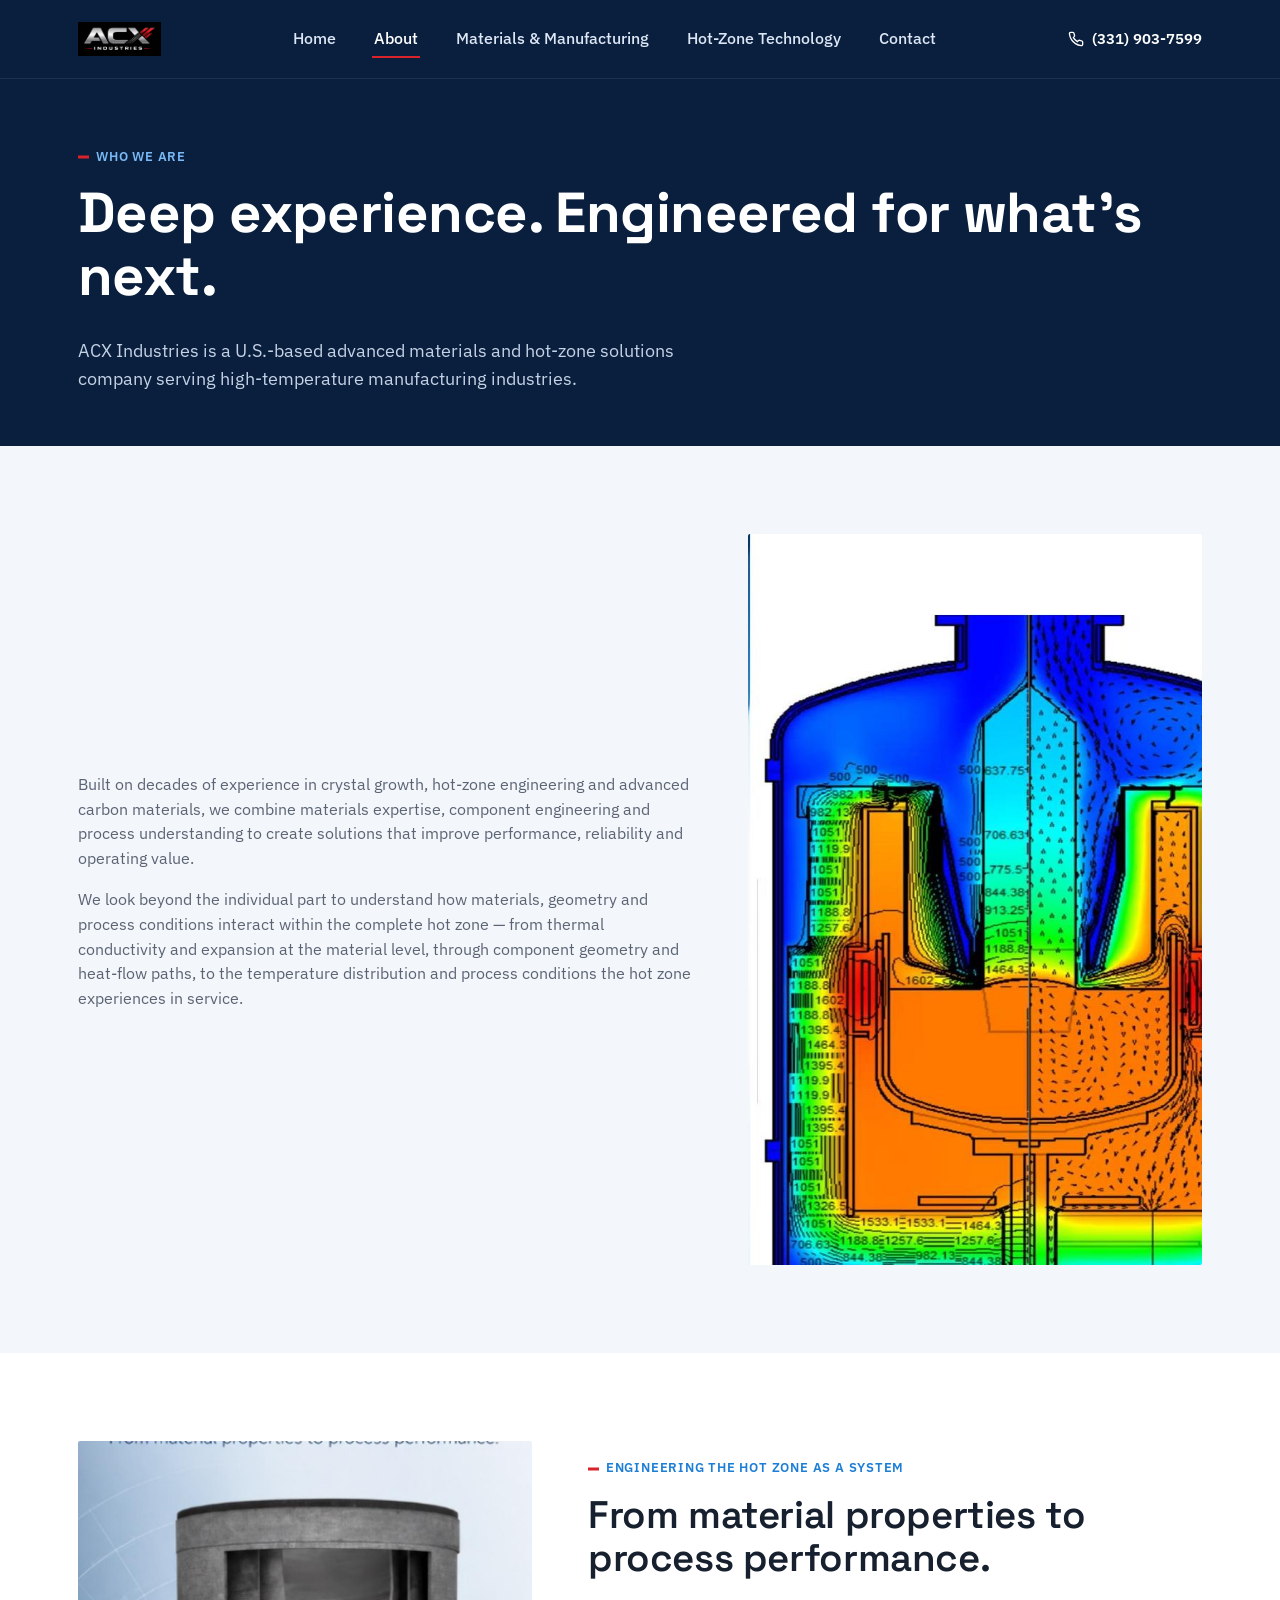
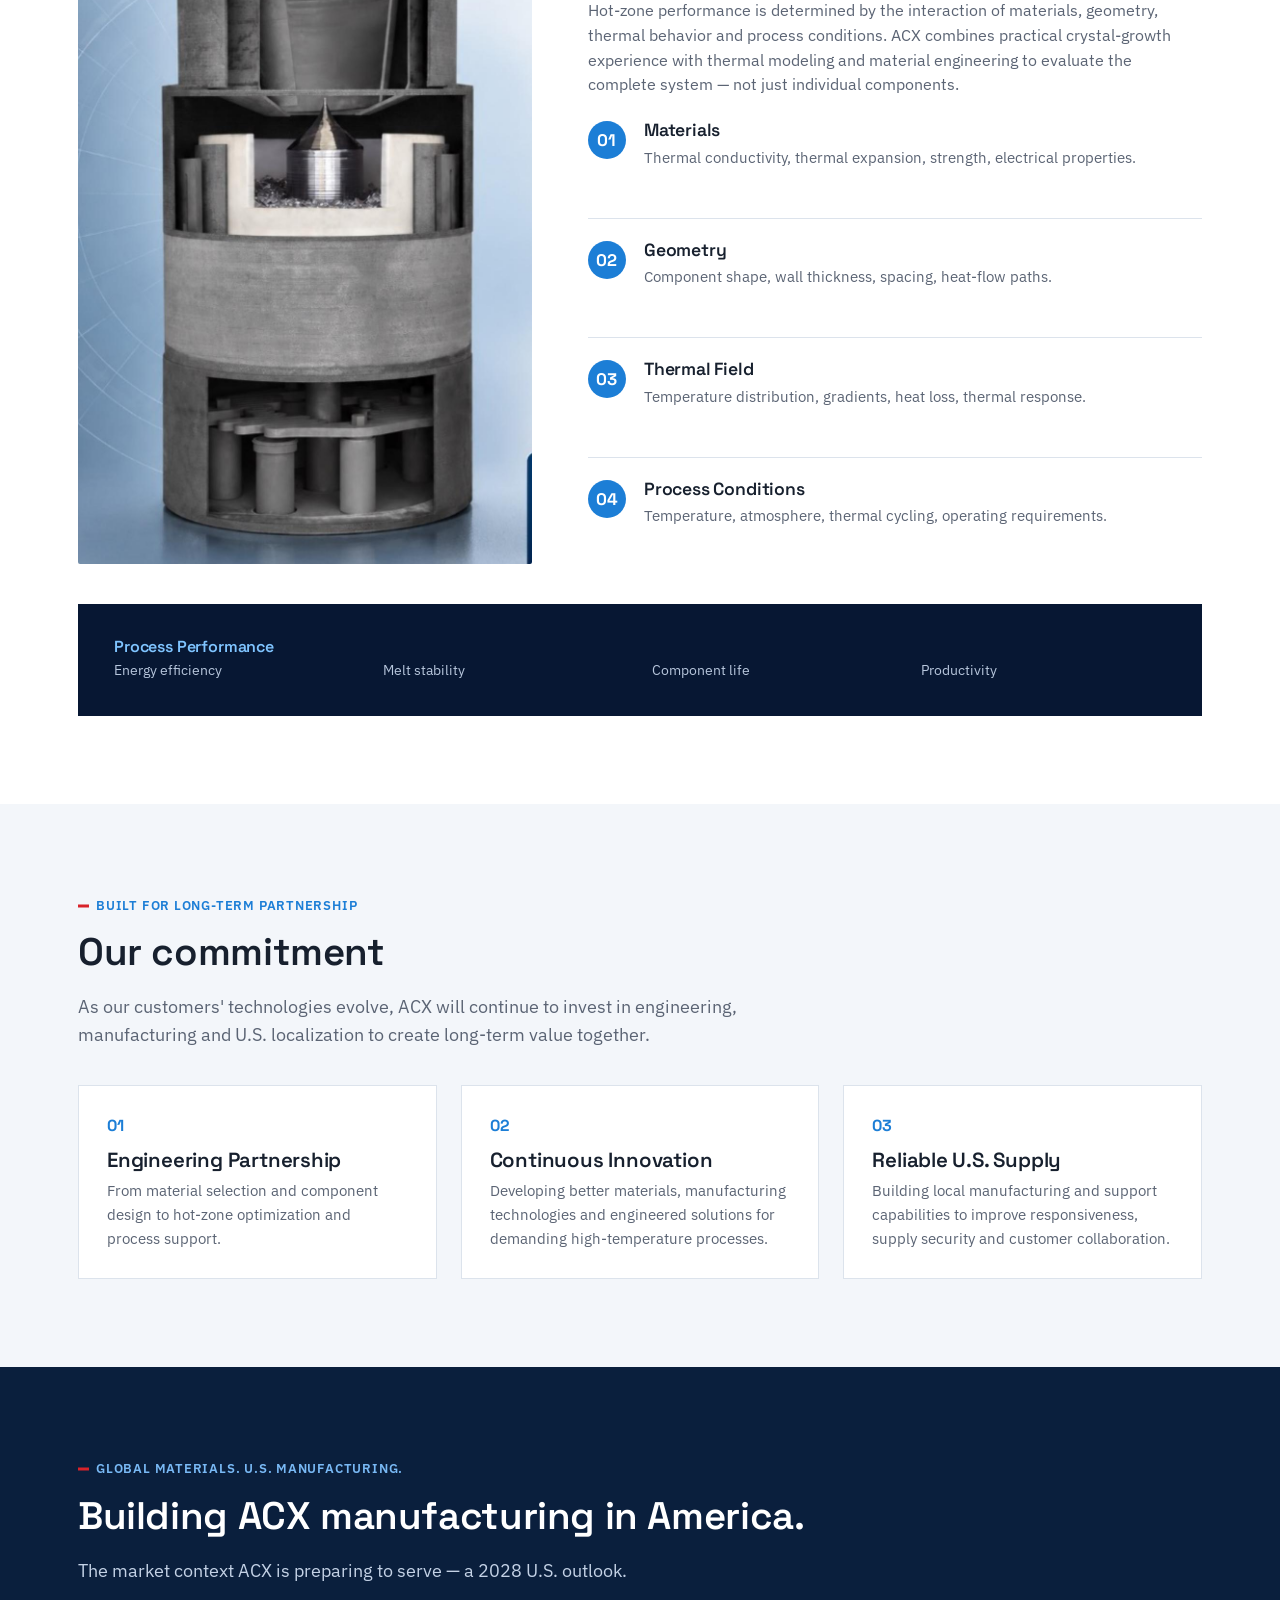
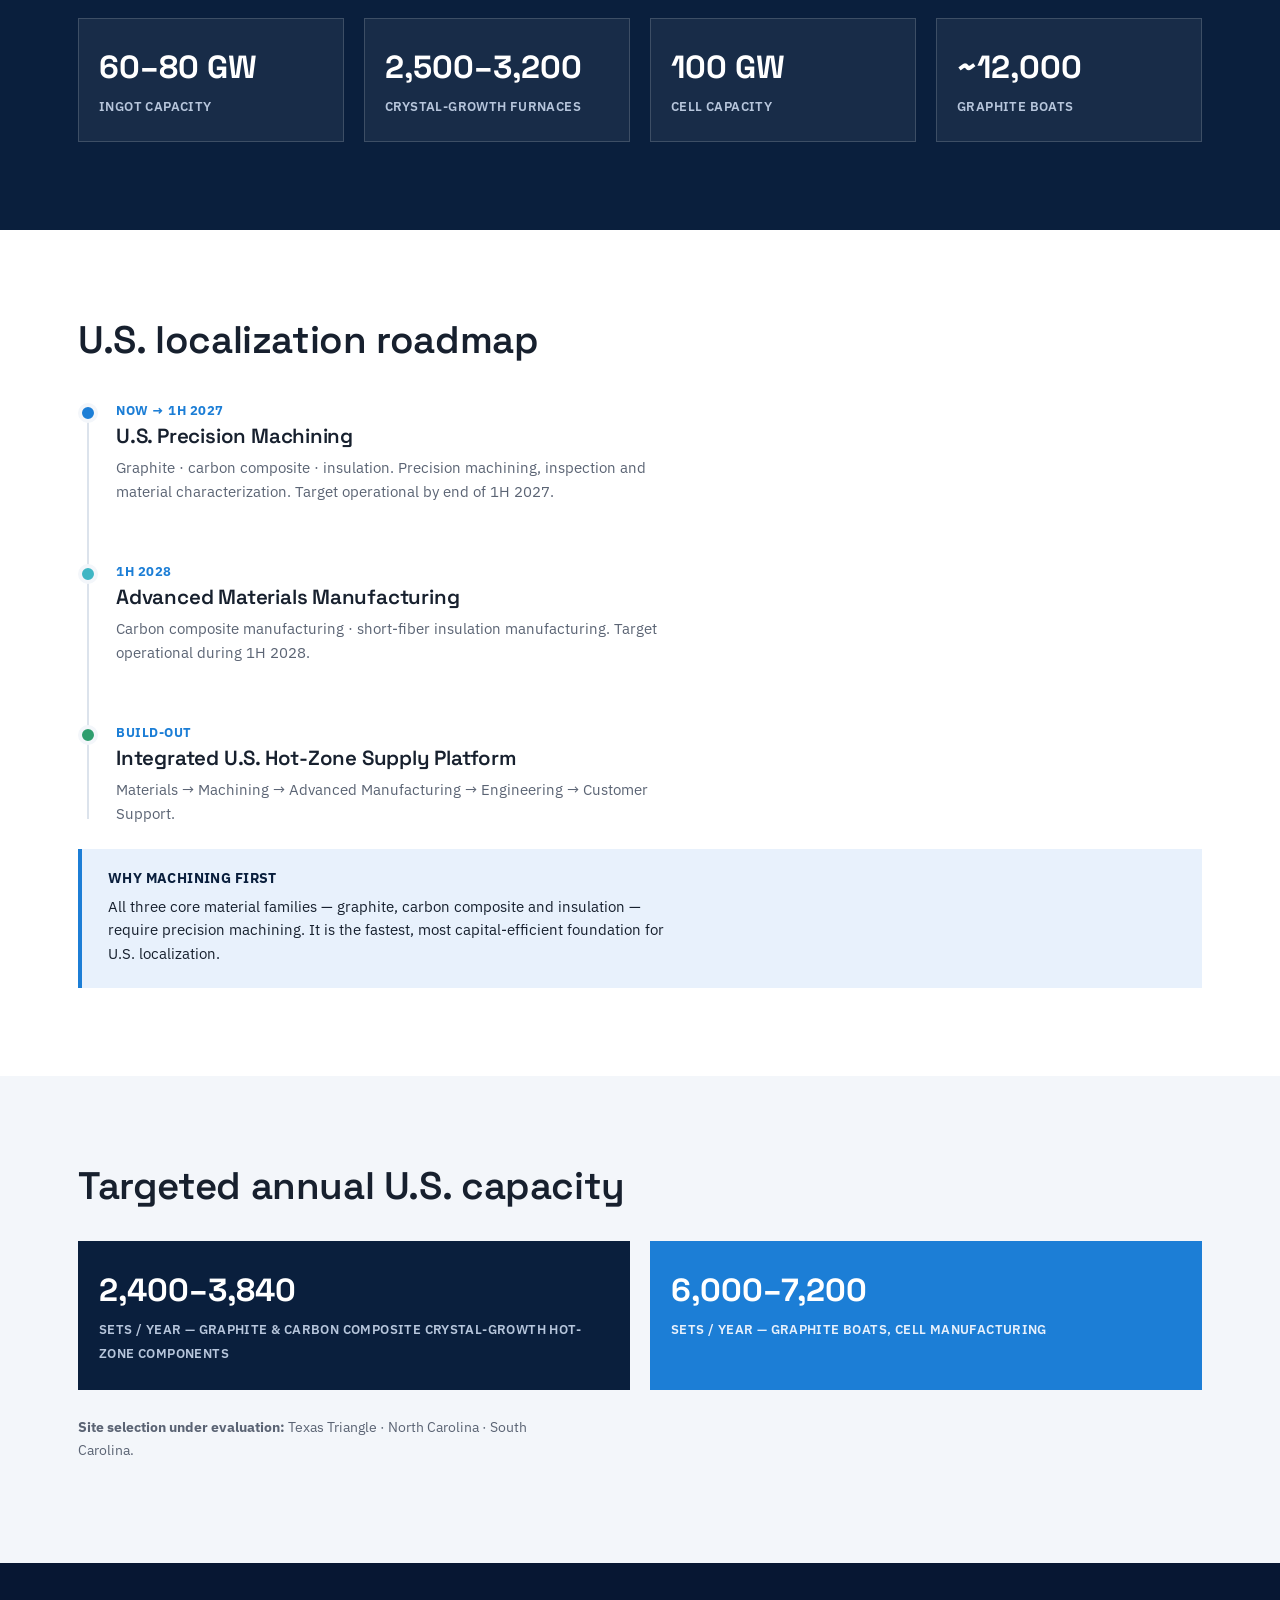
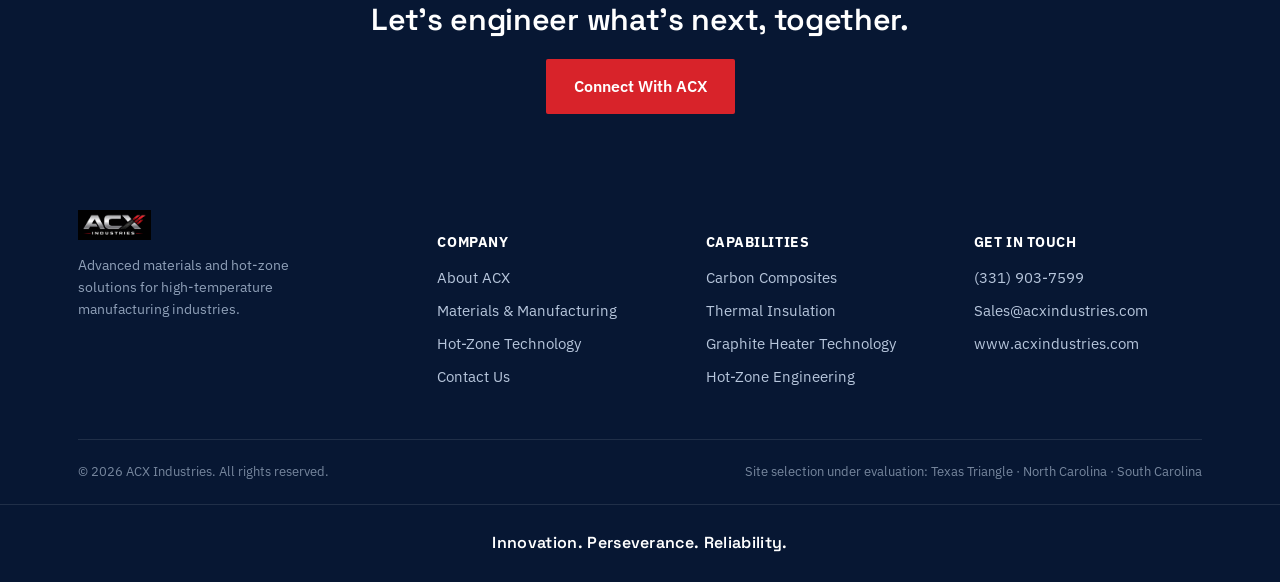
==== about.html @ 80a9c054 "first commit" ====
<!DOCTYPE html>
<html lang="en">
<head>
<meta charset="UTF-8">
<meta name="viewport" content="width=device-width, initial-scale=1.0">
<title>About ACX Industries | Deep Experience, Engineered for What's Next</title>
<meta name="description" content="ACX Industries is a U.S.-based advanced materials and hot-zone solutions company. Learn about our commitment to engineering partnership and U.S. manufacturing localization.">
<link rel="stylesheet" href="css/style.css">
</head>
<body>

<header class="site-header">
  <div class="container">
    <a class="brand" href="index.html">
      <img src="assets/img/logo.png" alt="ACX Industries">
    </a>
    <nav class="main-nav" id="main-nav">
      <a href="index.html">Home</a>
      <a href="about.html" class="is-active">About</a>
      <a href="materials.html">Materials &amp; Manufacturing</a>
      <a href="technology.html">Hot-Zone Technology</a>
      <a href="contact.html">Contact</a>
    </nav>
    <div class="nav-right">
      <a class="nav-phone" href="tel:+13319037599">
        <svg width="16" height="16" viewBox="0 0 24 24" fill="none" stroke="currentColor" stroke-width="2"><path d="M22 16.92v3a2 2 0 0 1-2.18 2 19.79 19.79 0 0 1-8.63-3.07 19.5 19.5 0 0 1-6-6 19.79 19.79 0 0 1-3.07-8.67A2 2 0 0 1 4.11 2h3a2 2 0 0 1 2 1.72c.12.9.34 1.79.65 2.65a2 2 0 0 1-.45 2.11L8.09 9.91a16 16 0 0 0 6 6l1.43-1.42a2 2 0 0 1 2.11-.45c.86.31 1.75.53 2.65.65A2 2 0 0 1 22 16.92z"/></svg>
        (331) 903-7599
      </a>
      <button class="nav-toggle" aria-label="Toggle menu" aria-expanded="false">
        <span></span><span></span><span></span>
      </button>
    </div>
  </div>
</header>

<section class="page-header">
  <div class="container">
    <div class="kicker">Who We Are</div>
    <h1>Deep experience. Engineered for what's next.</h1>
    <p class="lede">ACX Industries is a U.S.-based advanced materials and hot-zone solutions company serving high-temperature manufacturing industries.</p>
  </div>
</section>

<section class="section section--light">
  <div class="container split split--wide-left">
    <div>
      <p>Built on decades of experience in crystal growth, hot-zone engineering and advanced carbon materials, we combine materials expertise, component engineering and process understanding to create solutions that improve performance, reliability and operating value.</p>
      <p>We look beyond the individual part to understand how materials, geometry and process conditions interact within the complete hot zone — from thermal conductivity and expansion at the material level, through component geometry and heat-flow paths, to the temperature distribution and process conditions the hot zone experiences in service.</p>
    </div>
    <img src="assets/img/thermal_sim.jpg" alt="Thermal simulation of a crystal-growth hot zone">
  </div>
</section>

<section class="section section--white" id="system">
  <div class="container split split--wide-right">
    <img src="assets/img/hotzone_system.jpg" alt="Cutaway render of an engineered hot-zone system">
    <div>
      <div class="kicker">Engineering the Hot Zone as a System</div>
      <h2>From material properties to process performance.</h2>
      <p>Hot-zone performance is determined by the interaction of materials, geometry, thermal behavior and process conditions. ACX combines practical crystal-growth experience with thermal modeling and material engineering to evaluate the complete system — not just individual components.</p>
      <div class="pillars" style="grid-template-columns:1fr; margin-top:24px;">
        <div class="pillar" style="border-top:none; padding-top:0;">
          <span class="pillar-num">01</span>
          <div><h3>Materials</h3><p style="margin:0; font-size:.92rem;">Thermal conductivity, thermal expansion, strength, electrical properties.</p></div>
        </div>
        <div class="pillar">
          <span class="pillar-num">02</span>
          <div><h3>Geometry</h3><p style="margin:0; font-size:.92rem;">Component shape, wall thickness, spacing, heat-flow paths.</p></div>
        </div>
        <div class="pillar">
          <span class="pillar-num">03</span>
          <div><h3>Thermal Field</h3><p style="margin:0; font-size:.92rem;">Temperature distribution, gradients, heat loss, thermal response.</p></div>
        </div>
        <div class="pillar">
          <span class="pillar-num">04</span>
          <div><h3>Process Conditions</h3><p style="margin:0; font-size:.92rem;">Temperature, atmosphere, thermal cycling, operating requirements.</p></div>
        </div>
      </div>
    </div>
  </div>
  <div class="container">
    <div class="value-strip">
      <div><h4>Process Performance</h4><p>Energy efficiency</p></div>
      <div><p style="margin-top:22px;">Melt stability</p></div>
      <div><p style="margin-top:22px;">Component life</p></div>
      <div><p style="margin-top:22px;">Productivity</p></div>
    </div>
  </div>
</section>

<section class="section section--light">
  <div class="container">
    <div class="kicker">Built for Long-Term Partnership</div>
    <h2>Our commitment</h2>
    <p class="lede">As our customers' technologies evolve, ACX will continue to invest in engineering, manufacturing and U.S. localization to create long-term value together.</p>
    <div class="card-grid">
      <div class="card">
        <span class="num">01</span>
        <h3>Engineering Partnership</h3>
        <p>From material selection and component design to hot-zone optimization and process support.</p>
      </div>
      <div class="card">
        <span class="num">02</span>
        <h3>Continuous Innovation</h3>
        <p>Developing better materials, manufacturing technologies and engineered solutions for demanding high-temperature processes.</p>
      </div>
      <div class="card">
        <span class="num">03</span>
        <h3>Reliable U.S. Supply</h3>
        <p>Building local manufacturing and support capabilities to improve responsiveness, supply security and customer collaboration.</p>
      </div>
    </div>
  </div>
</section>

<section class="section section--navy">
  <div class="container">
    <div class="kicker">Global Materials. U.S. Manufacturing.</div>
    <h2>Building ACX manufacturing in America.</h2>
    <p class="lede">The market context ACX is preparing to serve — a 2028 U.S. outlook.</p>
    <div class="stat-grid">
      <div class="stat-box"><span class="value">60&ndash;80 GW</span><span class="label">Ingot Capacity</span></div>
      <div class="stat-box"><span class="value">2,500&ndash;3,200</span><span class="label">Crystal-Growth Furnaces</span></div>
      <div class="stat-box"><span class="value">100 GW</span><span class="label">Cell Capacity</span></div>
      <div class="stat-box"><span class="value">~12,000</span><span class="label">Graphite Boats</span></div>
    </div>
  </div>
</section>

<section class="section section--white">
  <div class="container">
    <h2>U.S. localization roadmap</h2>
    <div class="timeline">
      <div class="timeline-item">
        <div class="timeline-dot"></div>
        <div class="timeline-when">Now &rarr; 1H 2027</div>
        <h3>U.S. Precision Machining</h3>
        <p>Graphite &middot; carbon composite &middot; insulation. Precision machining, inspection and material characterization. Target operational by end of 1H 2027.</p>
      </div>
      <div class="timeline-item">
        <div class="timeline-dot"></div>
        <div class="timeline-when">1H 2028</div>
        <h3>Advanced Materials Manufacturing</h3>
        <p>Carbon composite manufacturing &middot; short-fiber insulation manufacturing. Target operational during 1H 2028.</p>
      </div>
      <div class="timeline-item">
        <div class="timeline-dot"></div>
        <div class="timeline-when">Build-Out</div>
        <h3>Integrated U.S. Hot-Zone Supply Platform</h3>
        <p>Materials &rarr; Machining &rarr; Advanced Manufacturing &rarr; Engineering &rarr; Customer Support.</p>
      </div>
    </div>
    <div class="callout">
      <h4>Why Machining First</h4>
      <p>All three core material families — graphite, carbon composite and insulation — require precision machining. It is the fastest, most capital-efficient foundation for U.S. localization.</p>
    </div>
  </div>
</section>

<section class="section section--light">
  <div class="container">
    <h2>Targeted annual U.S. capacity</h2>
    <div class="stat-grid" style="grid-template-columns:1fr 1fr;">
      <div class="stat-box" style="background:var(--navy); border-color:var(--navy);">
        <span class="value" style="color:#fff;">2,400&ndash;3,840</span>
        <span class="label" style="color:#B7C6DC;">Sets / Year &mdash; Graphite &amp; Carbon Composite Crystal-Growth Hot-Zone Components</span>
      </div>
      <div class="stat-box" style="background:var(--blue); border-color:var(--blue);">
        <span class="value" style="color:#fff;">6,000&ndash;7,200</span>
        <span class="label" style="color:#E8F1FC;">Sets / Year &mdash; Graphite Boats, Cell Manufacturing</span>
      </div>
    </div>
    <p style="margin-top:26px; font-size:.9rem;"><strong>Site selection under evaluation:</strong> Texas Triangle &middot; North Carolina &middot; South Carolina.</p>
  </div>
</section>

<section class="banner">
  <div class="container">
    <h2>Let's engineer what's next, together.</h2>
    <div class="btn-row" style="justify-content:center; margin-top:22px;">
      <a href="contact.html" class="btn btn--primary">Connect With ACX</a>
    </div>
  </div>
</section>

<footer class="site-footer">
  <div class="container">
    <div class="footer-top">
      <div class="footer-brand">
        <img src="assets/img/logo.png" alt="ACX Industries">
        <p>Advanced materials and hot-zone solutions for high-temperature manufacturing industries.</p>
      </div>
      <div class="footer-col">
        <h5>Company</h5>
        <a href="about.html">About ACX</a>
        <a href="materials.html">Materials &amp; Manufacturing</a>
        <a href="technology.html">Hot-Zone Technology</a>
        <a href="contact.html">Contact Us</a>
      </div>
      <div class="footer-col">
        <h5>Capabilities</h5>
        <a href="materials.html#composites">Carbon Composites</a>
        <a href="materials.html#insulation">Thermal Insulation</a>
        <a href="technology.html#heater">Graphite Heater Technology</a>
        <a href="technology.html#system">Hot-Zone Engineering</a>
      </div>
      <div class="footer-col">
        <h5>Get in Touch</h5>
        <a href="tel:+13319037599">(331) 903-7599</a>
        <a href="mailto:Sales@acxindustries.com">Sales@acxindustries.com</a>
        <a href="https://www.acxindustries.com">www.acxindustries.com</a>
      </div>
    </div>
    <div class="footer-bottom">
      <span>&copy; <span id="year"></span> ACX Industries. All rights reserved.</span>
      <span>Site selection under evaluation: Texas Triangle · North Carolina · South Carolina</span>
    </div>
  </div>
  <div class="footer-tagline">Innovation. Perseverance. Reliability.</div>
</footer>

<script src="js/script.js"></script>
<script>document.getElementById('year').textContent = new Date().getFullYear();</script>
</body>
</html>
---- css/style.css ----
/* ============================================================
   ACX INDUSTRIES — SHARED STYLESHEET
   Design tokens
   Color:
     --navy        #0A1F3D  primary brand navy (header/footer/bands)
     --navy-deep   #071733  near-black navy, deepest bands
     --blue        #1C7ED6  electric engineering blue (links, accents)
     --blue-pale   #E8F1FC  pale blue tint (cards on light bg)
     --red         #D8232A  ACX mark red, used as a sparing signal color
     --paper       #F3F6FA  light neutral page background
     --white       #FFFFFF
     --ink         #17202E  primary text on light backgrounds
     --slate       #5B6474  secondary / muted text
     --line        #DCE3EC  hairline border on light backgrounds
   Type:
     display -> 'Space Grotesk' (technical, geometric — headlines only)
     body    -> 'IBM Plex Sans' (engineering-documentation clarity — body/UI)
   ============================================================ */

@import url('https://fonts.googleapis.com/css2?family=Space+Grotesk:wght@500;600;700&family=IBM+Plex+Sans:wght@400;500;600;700&display=swap');

:root{
  --navy:#0A1F3D;
  --navy-deep:#071733;
  --blue:#1C7ED6;
  --blue-pale:#E8F1FC;
  --red:#D8232A;
  --paper:#F3F6FA;
  --white:#FFFFFF;
  --ink:#17202E;
  --slate:#5B6474;
  --line:#DCE3EC;
  --font-display:'Space Grotesk', sans-serif;
  --font-body:'IBM Plex Sans', sans-serif;
  --container:1180px;
}

*,*::before,*::after{box-sizing:border-box;}
html{scroll-behavior:smooth;}
body{
  margin:0;
  font-family:var(--font-body);
  color:var(--ink);
  background:var(--white);
  line-height:1.55;
  -webkit-font-smoothing:antialiased;
}
h1,h2,h3,h4{
  font-family:var(--font-display);
  font-weight:600;
  line-height:1.12;
  margin:0 0 .5em;
  letter-spacing:-0.01em;
}
h1{font-size:clamp(2.3rem,4.4vw,3.6rem); font-weight:700;}
h2{font-size:clamp(1.7rem,3vw,2.4rem);}
h3{font-size:1.28rem;}
p{margin:0 0 1em; color:var(--slate); max-width:62ch;}
a{color:var(--blue); text-decoration:none;}
a:hover{text-decoration:underline;}
img{max-width:100%; display:block;}
ul{margin:0; padding:0;}
.container{max-width:var(--container); margin:0 auto; padding:0 28px;}
:focus-visible{outline:3px solid var(--blue); outline-offset:2px;}
@media (prefers-reduced-motion:reduce){
  *{animation-duration:.001ms !important; animation-iteration-count:1 !important; transition-duration:.001ms !important; scroll-behavior:auto !important;}
}

.section{padding:88px 0;}
.section--tight{padding:64px 0;}
.section--light{background:var(--paper);}
.section--white{background:var(--white);}
.section--navy{background:var(--navy); color:var(--white);}
.section--navy p{color:#C4D2E6;}
.section--navy h2,.section--navy h3{color:var(--white);}
.section--deep{background:var(--navy-deep); color:var(--white);}
.section--deep p{color:#B7C6DC;}

.kicker{
  display:inline-block; font-family:var(--font-body); font-weight:600;
  font-size:.82rem; letter-spacing:.06em; color:var(--blue);
  text-transform:uppercase; margin-bottom:14px; position:relative; padding-left:18px;
}
.kicker::before{
  content:""; position:absolute; left:0; top:50%; transform:translateY(-50%);
  width:11px; height:3px; background:var(--red);
}
.section--navy .kicker,.section--deep .kicker{color:#79B9F5;}

.lede{font-size:1.14rem; color:var(--slate); max-width:60ch;}
.section--navy .lede{color:#C4D2E6;}

/* ---------- Buttons ---------- */
.btn{
  display:inline-flex; align-items:center; gap:8px;
  font-family:var(--font-body); font-weight:600; font-size:.98rem;
  padding:13px 26px; border-radius:2px; border:2px solid transparent;
  cursor:pointer; text-decoration:none; transition:background-color .15s ease, color .15s ease, border-color .15s ease;
}
.btn:hover{text-decoration:none;}
.btn--primary{background:var(--red); color:var(--white);}
.btn--primary:hover{background:#B71B21;}
.btn--outline{border-color:rgba(255,255,255,.55); color:var(--white); background:transparent;}
.btn--outline:hover{background:rgba(255,255,255,.12);}
.btn--outline-dark{border-color:var(--navy); color:var(--navy); background:transparent;}
.btn--outline-dark:hover{background:var(--navy); color:var(--white);}
.btn-row{display:flex; flex-wrap:wrap; gap:16px; margin-top:8px;}

/* ---------- Header ---------- */
.site-header{
  position:sticky; top:0; z-index:100;
  background:var(--navy); border-bottom:1px solid rgba(255,255,255,.08);
}
.site-header .container{
  display:flex; align-items:center; justify-content:space-between;
  height:78px;
}
.brand{display:flex; align-items:center; gap:10px;}
.brand img{height:34px; width:auto;}
.main-nav{display:flex; align-items:center; gap:34px;}
.main-nav a{
  color:#DCE6F5; font-weight:500; font-size:.97rem; text-decoration:none;
  padding:6px 2px; border-bottom:2px solid transparent;
}
.main-nav a:hover{color:var(--white); text-decoration:none;}
.main-nav a.is-active{color:var(--white); border-bottom-color:var(--red);}
.nav-phone{
  display:flex; align-items:center; gap:8px; color:var(--white); font-weight:600;
  font-size:.95rem; white-space:nowrap;
}
.nav-phone svg{flex:none;}
.nav-toggle{
  display:none; background:none; border:0; cursor:pointer; padding:6px;
}
.nav-toggle span{
  display:block; width:24px; height:2px; background:var(--white); margin:5px 0;
}
.nav-right{display:flex; align-items:center; gap:28px;}

@media (max-width:880px){
  .nav-right .nav-phone{display:none;}
  .main-nav{
    position:absolute; top:78px; left:0; right:0; background:var(--navy);
    flex-direction:column; align-items:flex-start; gap:0;
    max-height:0; overflow:hidden; transition:max-height .25s ease;
    border-bottom:1px solid rgba(255,255,255,.08);
  }
  .main-nav.is-open{max-height:360px;}
  .main-nav a{width:100%; padding:14px 28px; border-bottom:1px solid rgba(255,255,255,.06);}
  .main-nav a.is-active{border-bottom:1px solid rgba(255,255,255,.06); background:rgba(255,255,255,.05);}
  .nav-toggle{display:block;}
}

/* ---------- Hero ---------- */
.hero{
  position:relative; background:var(--navy); color:var(--white); overflow:hidden;
}
.hero .container{
  display:grid; grid-template-columns:1.05fr .95fr; align-items:center; gap:40px;
  padding-top:76px; padding-bottom:76px; min-height:560px;
}
.hero-copy .eyebrow{
  font-size:.85rem; letter-spacing:.08em; color:#8FBFF2; font-weight:600;
  text-transform:uppercase; margin-bottom:16px;
}
.hero-copy h1{margin-bottom:20px;}
.hero-copy p.lede{margin-bottom:30px;}
.material-tags{display:flex; flex-wrap:wrap; gap:10px 22px; margin:30px 0 34px;}
.material-tags span{
  font-size:.9rem; font-weight:500; color:#C7D6EC;
  display:flex; align-items:center; gap:8px;
}
.material-tags span::before{
  content:""; width:7px; height:7px; background:var(--red); border-radius:50%; flex:none;
}
.hero-figure{position:relative; display:flex; justify-content:center;}
.hero-figure img{
  width:auto; max-width:100%; height:auto; max-height:480px; border-radius:2px;
  box-shadow:0 30px 60px -20px rgba(0,0,0,.55);
}
.hero-tagline-strip{
  border-top:1px solid rgba(255,255,255,.14);
  padding:20px 0; font-family:var(--font-display); font-weight:600;
  letter-spacing:.02em; font-size:1rem; color:#DCE6F5;
}
@media (max-width:880px){
  .hero .container{grid-template-columns:1fr; padding-top:48px; padding-bottom:40px;}
  .hero-figure{order:-1; max-width:420px; margin:0 auto;}
}

/* ---------- Page header (non-home hero band) ---------- */
.page-header{background:var(--navy); color:var(--white); padding:64px 0 54px;}
.page-header p{color:#C4D2E6; margin-bottom:0;}
.page-header .kicker{color:#79B9F5;}

/* ---------- Pillars / numbered process ---------- */
.pillars{display:grid; grid-template-columns:repeat(2,1fr); gap:26px; margin-top:36px;}
@media (max-width:720px){.pillars{grid-template-columns:1fr;}}
.pillar{
  display:flex; gap:18px; padding:22px 22px 22px 0; border-top:1px solid var(--line);
}
.section--navy .pillar,.section--deep .pillar{border-top-color:rgba(255,255,255,.14);}
.pillar-num{
  font-family:var(--font-display); font-weight:700; font-size:1.05rem;
  color:var(--white); background:var(--blue); width:38px; height:38px; flex:none;
  border-radius:50%; display:flex; align-items:center; justify-content:center;
}
.pillar h3{margin-bottom:6px; font-size:1.1rem;}
.pillar ul{margin-top:6px;}
.pillar li{color:var(--slate); font-size:.94rem; padding-left:14px; position:relative; margin-bottom:3px;}
.section--navy .pillar li,.section--deep .pillar li{color:#B7C6DC;}
.pillar li::before{content:"–"; position:absolute; left:0; color:var(--blue);}

/* ---------- Two column layout ---------- */
.split{display:grid; grid-template-columns:1fr 1fr; gap:56px; align-items:center;}
.split--wide-left{grid-template-columns:1.15fr .85fr;}
.split--wide-right{grid-template-columns:.85fr 1.15fr;}
@media (max-width:900px){.split,.split--wide-left,.split--wide-right{grid-template-columns:1fr;}}
.split img{border-radius:2px;}

/* ---------- Cards ---------- */
.card-grid{display:grid; grid-template-columns:repeat(3,1fr); gap:24px; margin-top:36px;}
@media (max-width:900px){.card-grid{grid-template-columns:1fr 1fr;}}
@media (max-width:620px){.card-grid{grid-template-columns:1fr;}}
.card{
  background:var(--white); border:1px solid var(--line); padding:28px;
}
.card .num{font-family:var(--font-display); font-weight:700; color:var(--blue); font-size:1rem; margin-bottom:10px; display:block;}
.card h3{margin-bottom:8px;}
.card p{margin-bottom:0; font-size:.95rem;}

.photo-card{background:var(--white); border:1px solid var(--line);}
.photo-card img{width:100%; height:210px; object-fit:cover;}
.photo-card .photo-card-body{padding:20px 22px 22px;}
.photo-card h3{font-size:1.05rem; margin-bottom:6px;}
.photo-card p{font-size:.92rem; margin-bottom:0;}

.photo-card--row{display:grid; grid-template-columns:260px 1fr;}
.photo-card--row img{height:100%; min-height:160px;}
.photo-card--row .photo-card-body{display:flex; flex-direction:column; justify-content:center;}
@media (max-width:640px){
  .photo-card--row{grid-template-columns:1fr;}
  .photo-card--row img{height:200px;}
}

/* ---------- Stat band ---------- */
.stat-grid{display:grid; grid-template-columns:repeat(4,1fr); gap:20px; margin-top:34px;}
@media (max-width:900px){.stat-grid{grid-template-columns:1fr 1fr;}}
@media (max-width:520px){.stat-grid{grid-template-columns:1fr;}}
.stat-box{
  background:rgba(255,255,255,.06); border:1px solid rgba(255,255,255,.16);
  padding:24px 20px; text-align:left;
}
.section--light .stat-box{background:var(--white); border-color:var(--line);}
.stat-box .value{
  font-family:var(--font-display); font-weight:700; font-size:2rem; color:var(--white); display:block;
}
.section--light .stat-box .value{color:var(--navy);}
.stat-box .value.accent{color:#7FC4FF;}
.section--light .stat-box .value.accent{color:var(--blue);}
.stat-box .label{font-size:.82rem; letter-spacing:.03em; color:#B7C6DC; text-transform:uppercase; font-weight:600;}
.section--light .stat-box .label{color:var(--slate);}

.value-strip{
  display:flex; flex-wrap:wrap; gap:24px; justify-content:space-between;
  background:var(--navy-deep); color:var(--white); padding:34px 36px; margin-top:40px;
}
.value-strip div{flex:1; min-width:180px;}
.value-strip h4{font-family:var(--font-display); color:#7FC4FF; font-size:1rem; margin-bottom:4px;}
.value-strip p{color:#B7C6DC; font-size:.88rem; margin:0;}

.banner{background:var(--navy-deep); color:var(--white); padding:40px 0; text-align:center;}
.banner h2{margin-bottom:0; font-size:clamp(1.4rem,2.6vw,1.9rem);}
.banner p{color:#B7C6DC; margin:10px 0 0;}

/* ---------- Timeline (roadmap) ---------- */
.timeline{position:relative; margin-top:40px; padding-left:38px;}
.timeline::before{content:""; position:absolute; left:9px; top:6px; bottom:6px; width:2px; background:var(--line);}
.timeline-item{position:relative; padding-bottom:44px;}
.timeline-item:last-child{padding-bottom:0;}
.timeline-dot{
  position:absolute; left:-38px; top:2px; width:20px; height:20px; border-radius:50%;
  background:var(--blue); border:4px solid var(--paper);
}
.timeline-item:nth-child(2) .timeline-dot{background:#3FB6C4;}
.timeline-item:nth-child(3) .timeline-dot{background:#2F9E6E;}
.timeline-when{font-size:.8rem; font-weight:700; letter-spacing:.04em; color:var(--blue); text-transform:uppercase; margin-bottom:4px;}
.timeline-item h3{margin-bottom:8px;}
.timeline-item p{font-size:.95rem;}

/* ---------- Table ---------- */
.data-table{width:100%; border-collapse:collapse; margin-top:24px; font-size:.95rem;}
.data-table th,.data-table td{padding:14px 16px; text-align:left; border-bottom:1px solid var(--line);}
.data-table thead th{background:var(--navy); color:var(--white); font-weight:600; font-size:.85rem; letter-spacing:.03em; text-transform:uppercase;}
.data-table tbody tr:nth-child(even){background:var(--blue-pale);}
.data-table td.hl{font-weight:700; color:var(--navy);}

/* ---------- Bar chart (pure CSS) ---------- */
.chart{margin-top:30px;}
.chart-legend{display:flex; gap:22px; margin-bottom:18px; font-size:.85rem; color:var(--slate);}
.section--navy .chart-legend,.section--deep .chart-legend{color:#C4D2E6;}
.chart-legend span{display:flex; align-items:center; gap:8px;}
.chart-legend i{width:12px; height:12px; display:inline-block;}
.chart-plot{
  display:flex; align-items:flex-end; gap:22px; height:260px;
  border-left:1px solid var(--line); border-bottom:1px solid var(--line);
  padding:0 10px; overflow-x:auto;
}
.section--navy .chart-plot,.section--deep .chart-plot{border-color:rgba(255,255,255,.2);}
.chart-group{display:flex; flex-direction:column; align-items:center; gap:8px; flex:1; min-width:64px;}
.chart-bars{display:flex; align-items:flex-end; gap:5px; height:220px;}
.chart-bar{width:16px; border-radius:1px 1px 0 0; position:relative;}
.chart-bar.blue{background:var(--blue);}
.chart-bar.gold{background:#E8A526;}
.chart-bar .bar-value{
  position:absolute; top:-20px; left:50%; transform:translateX(-50%);
  font-size:.68rem; font-weight:600; color:var(--slate); white-space:nowrap;
}
.section--navy .chart-bar .bar-value,.section--deep .chart-bar .bar-value{color:#DCE6F5;}
.chart-group-label{font-size:.72rem; color:var(--slate); text-align:center; line-height:1.3;}
.section--navy .chart-group-label,.section--deep .chart-group-label{color:#B7C6DC;}

.bending-chart{display:flex; align-items:flex-end; gap:26px; height:220px; margin-top:26px; padding-left:6px; border-left:1px solid var(--line); border-bottom:1px solid var(--line);}
.bending-col{display:flex; flex-direction:column; align-items:center; justify-content:flex-end; height:100%; flex:1;}
.bending-col .bar-value{font-size:.85rem; font-weight:700; color:var(--navy); margin-bottom:6px;}
.bending-col .bar{width:38px; border-radius:1px 1px 0 0;}
.bending-col.acx .bar{background:#E8752C;}
.bending-col.vendor .bar{background:#2E6E9E;}
.bending-col .cap-label{font-size:.76rem; color:var(--slate); margin-top:8px; text-align:center;}

/* ---------- Process flow strip ---------- */
.flow-strip{
  display:flex; flex-wrap:wrap; align-items:center; justify-content:center; gap:10px;
  margin:34px 0 0; font-family:var(--font-display); font-weight:600; font-size:.98rem; color:var(--blue);
}
.flow-strip .arrow{color:var(--slate); font-weight:400;}

/* ---------- Callout box ---------- */
.callout{
  background:var(--blue-pale); border-left:4px solid var(--blue); padding:22px 26px; margin-top:24px;
}
.callout h4{font-family:var(--font-body); font-weight:700; font-size:.85rem; color:var(--navy); text-transform:uppercase; letter-spacing:.03em; margin-bottom:8px;}
.callout p{margin:0; color:var(--ink); font-size:.96rem;}

.solution-tag{
  display:inline-flex; align-items:center; gap:10px; background:#EAF6EE; border:1px solid #BEE3C9;
  padding:14px 20px; font-size:.94rem; color:#1F5C3A; font-weight:600; margin-top:24px;
}
.solution-tag b{color:#1B7A46; text-transform:uppercase; font-size:.78rem; letter-spacing:.03em;}

/* ---------- Footer ---------- */
.site-footer{background:var(--navy-deep); color:#C4D2E6; padding:56px 0 0;}
.footer-top{
  display:grid; grid-template-columns:1.4fr 1fr 1fr 1fr; gap:40px; padding-bottom:40px;
  border-bottom:1px solid rgba(255,255,255,.1);
}
@media (max-width:800px){.footer-top{grid-template-columns:1fr 1fr; row-gap:32px;}}
.footer-brand img{height:30px; margin-bottom:14px;}
.footer-brand p{font-size:.9rem; color:#8FA0B8; max-width:32ch;}
.footer-col h5{color:var(--white); font-size:.85rem; text-transform:uppercase; letter-spacing:.04em; margin-bottom:14px;}
.footer-col a{display:block; color:#B7C6DC; font-size:.92rem; margin-bottom:10px; text-decoration:none;}
.footer-col a:hover{color:var(--white); text-decoration:underline;}
.footer-bottom{
  display:flex; flex-wrap:wrap; justify-content:space-between; gap:12px;
  padding:22px 0; font-size:.82rem; color:#77879E;
}
.footer-tagline{
  text-align:center; padding:26px 0; border-top:1px solid rgba(255,255,255,.1);
  font-family:var(--font-display); font-weight:600; color:var(--white); letter-spacing:.02em;
}

/* ---------- Contact page ---------- */
.contact-wrap{display:grid; grid-template-columns:.85fr 1.15fr; gap:56px;}
@media (max-width:880px){.contact-wrap{grid-template-columns:1fr;}}
.contact-info-item{display:flex; gap:16px; padding:20px 0; border-bottom:1px solid var(--line);}
.contact-info-item:first-child{padding-top:0;}
.contact-info-item .ic{
  width:44px; height:44px; border-radius:50%; background:var(--blue-pale); color:var(--blue);
  display:flex; align-items:center; justify-content:center; flex:none;
}
.contact-info-item h4{margin:0 0 4px; font-size:1rem; font-family:var(--font-body); font-weight:700;}
.contact-info-item p{margin:0; font-size:.94rem;}
.contact-info-item a{color:var(--ink); font-weight:600;}

.form-grid{display:grid; grid-template-columns:1fr 1fr; gap:20px;}
@media (max-width:560px){.form-grid{grid-template-columns:1fr;}}
.form-grid .full{grid-column:1 / -1;}
.field label{display:block; font-size:.86rem; font-weight:600; color:var(--ink); margin-bottom:7px;}
.field input,.field select,.field textarea{
  width:100%; border:1px solid var(--line); background:var(--white); padding:12px 14px;
  font-family:var(--font-body); font-size:.96rem; color:var(--ink); border-radius:1px;
}
.field input:focus,.field select:focus,.field textarea:focus{border-color:var(--blue); outline:none;}
.field textarea{resize:vertical; min-height:130px;}
.form-note{font-size:.82rem; color:var(--slate); margin-top:14px;}
.form-status{margin-top:16px; font-size:.92rem; font-weight:600;}
.form-status.ok{color:#1B7A46;}
.form-status.err{color:var(--red);}

.map-note{
  margin-top:28px; padding:20px 22px; background:var(--paper); border:1px solid var(--line); font-size:.92rem; color:var(--slate);
}
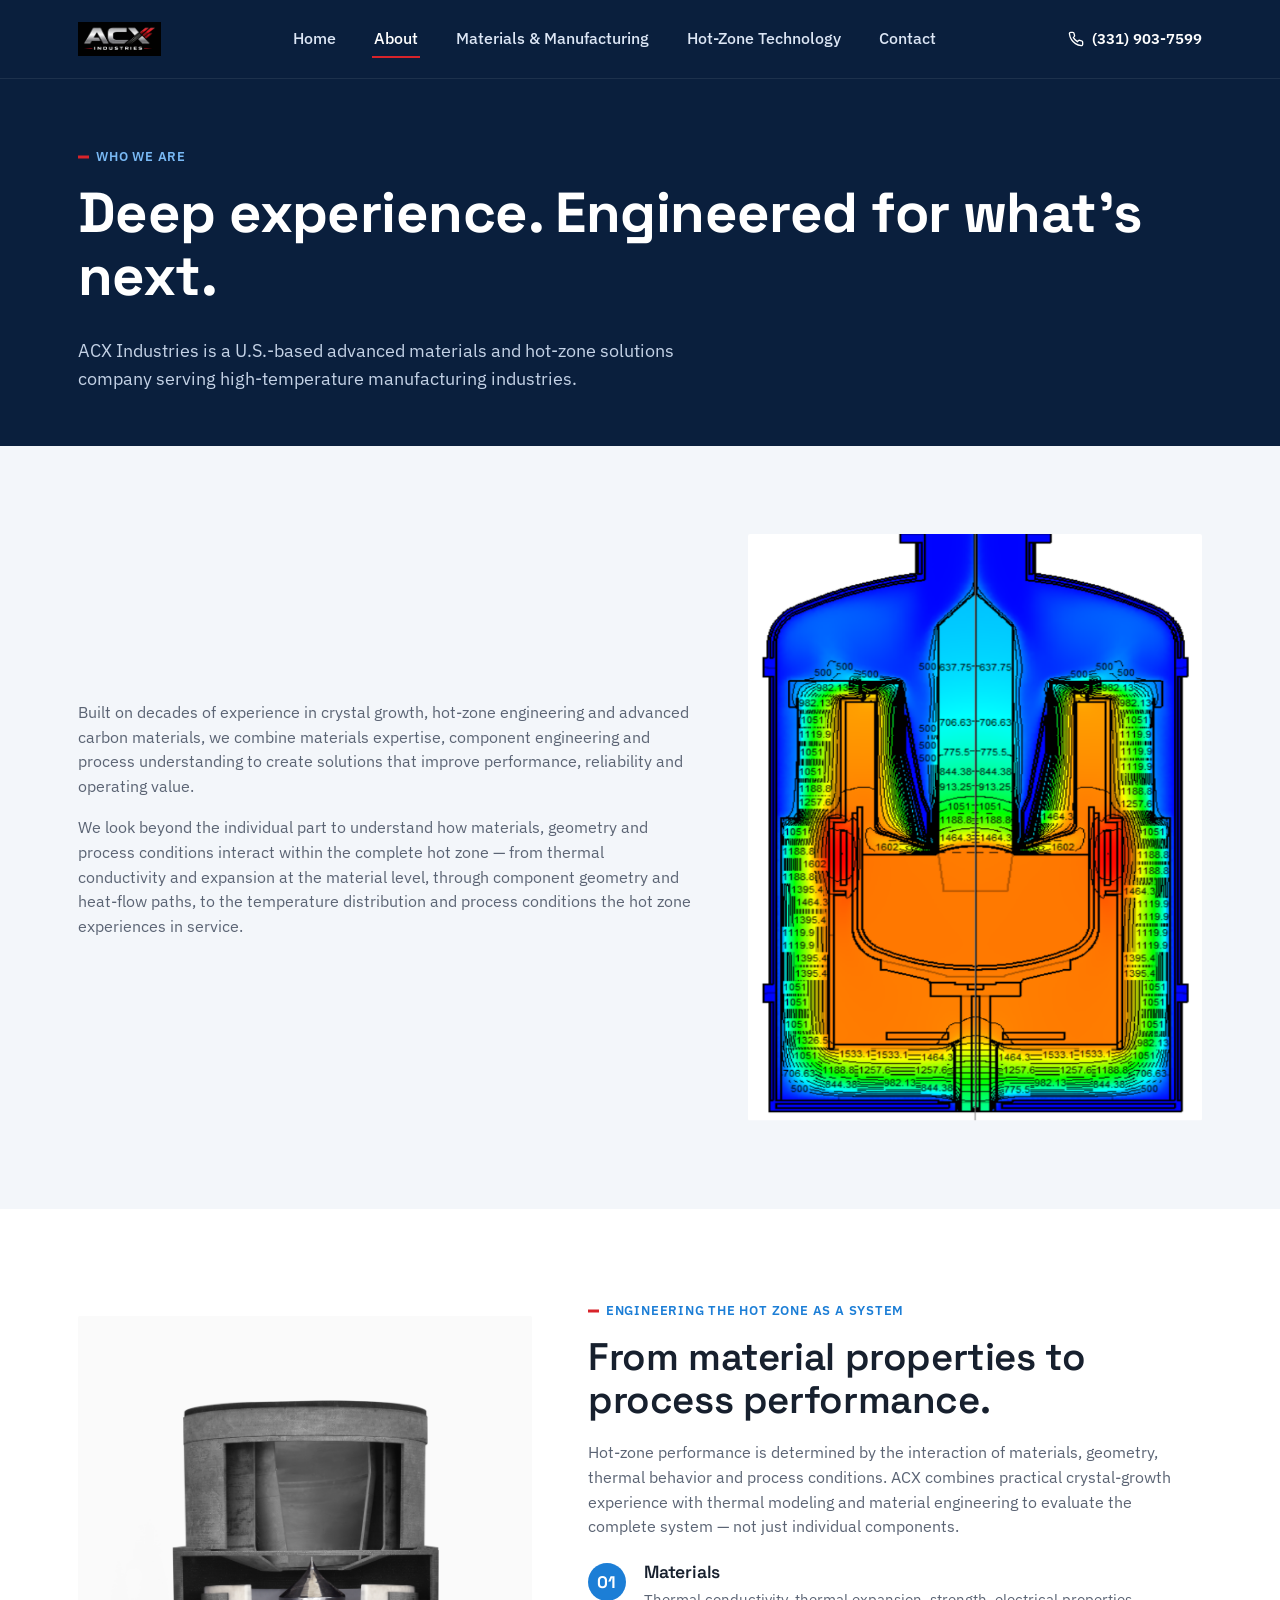
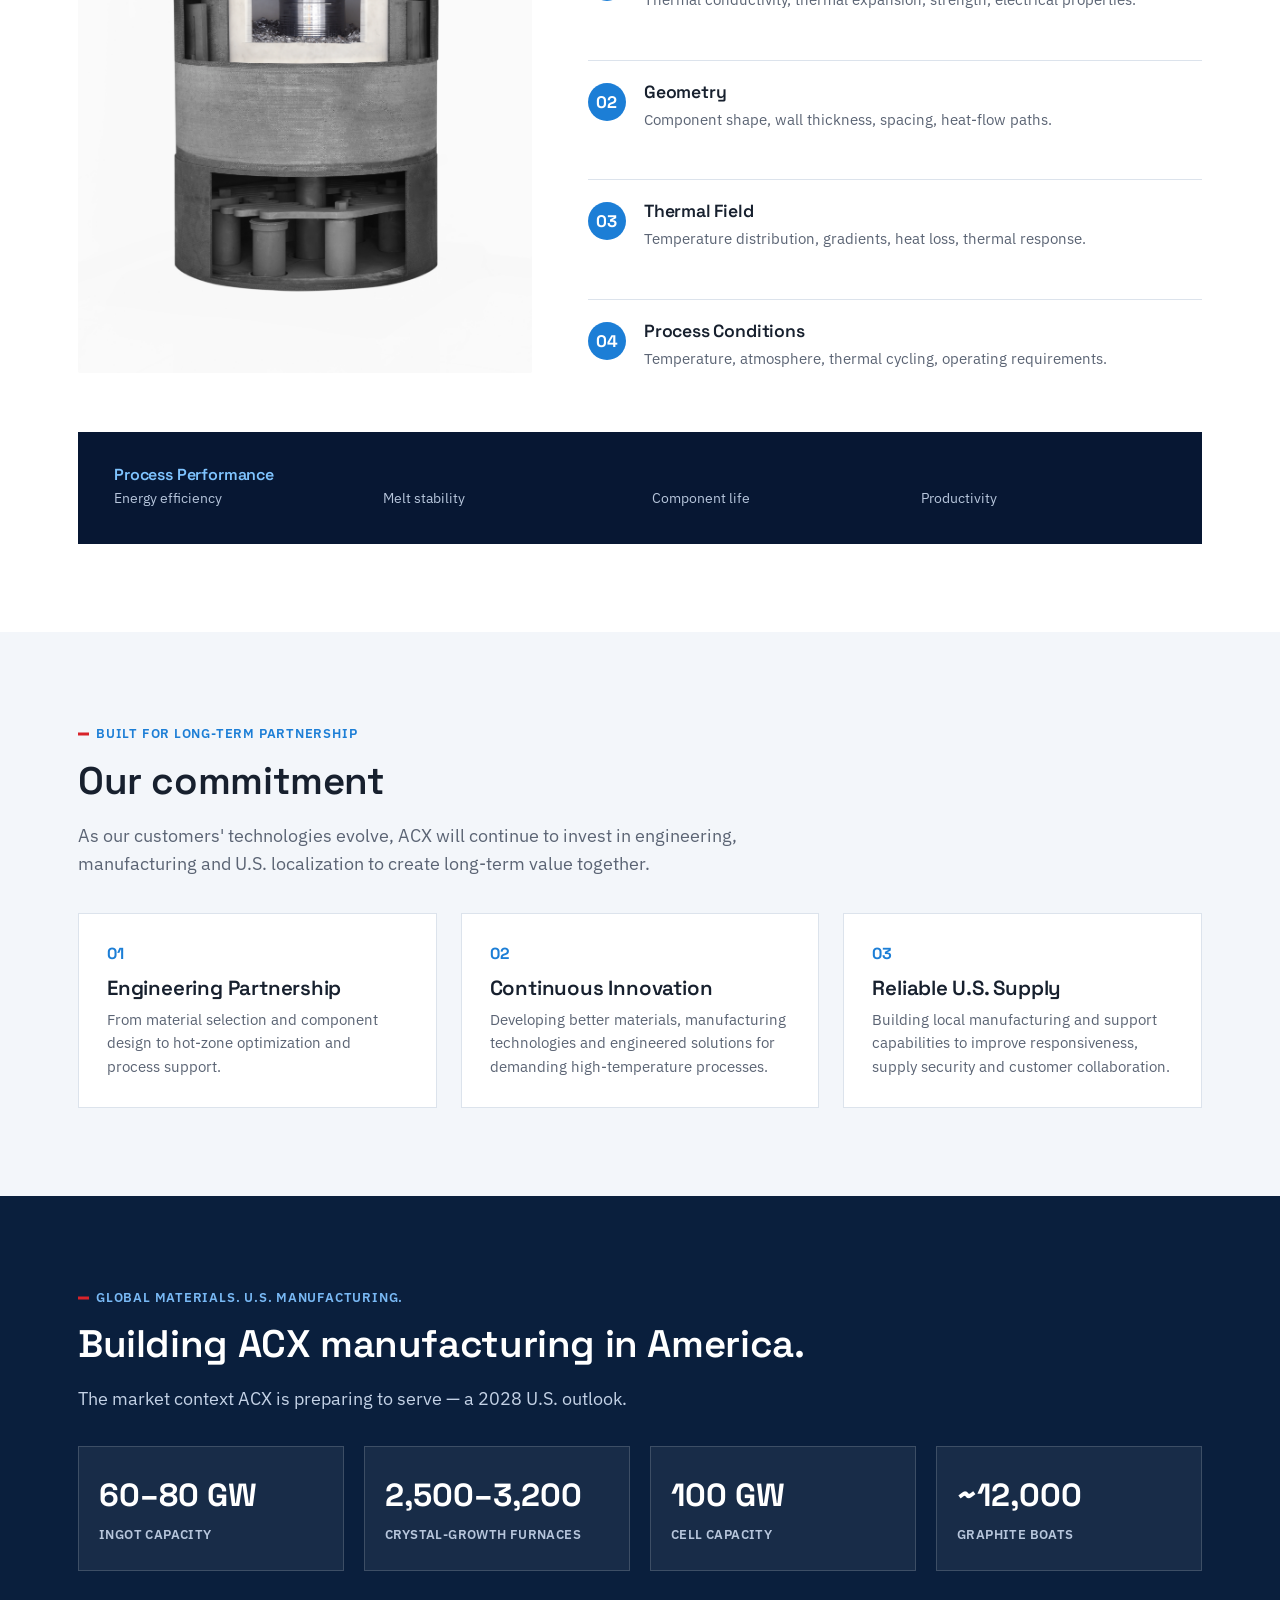
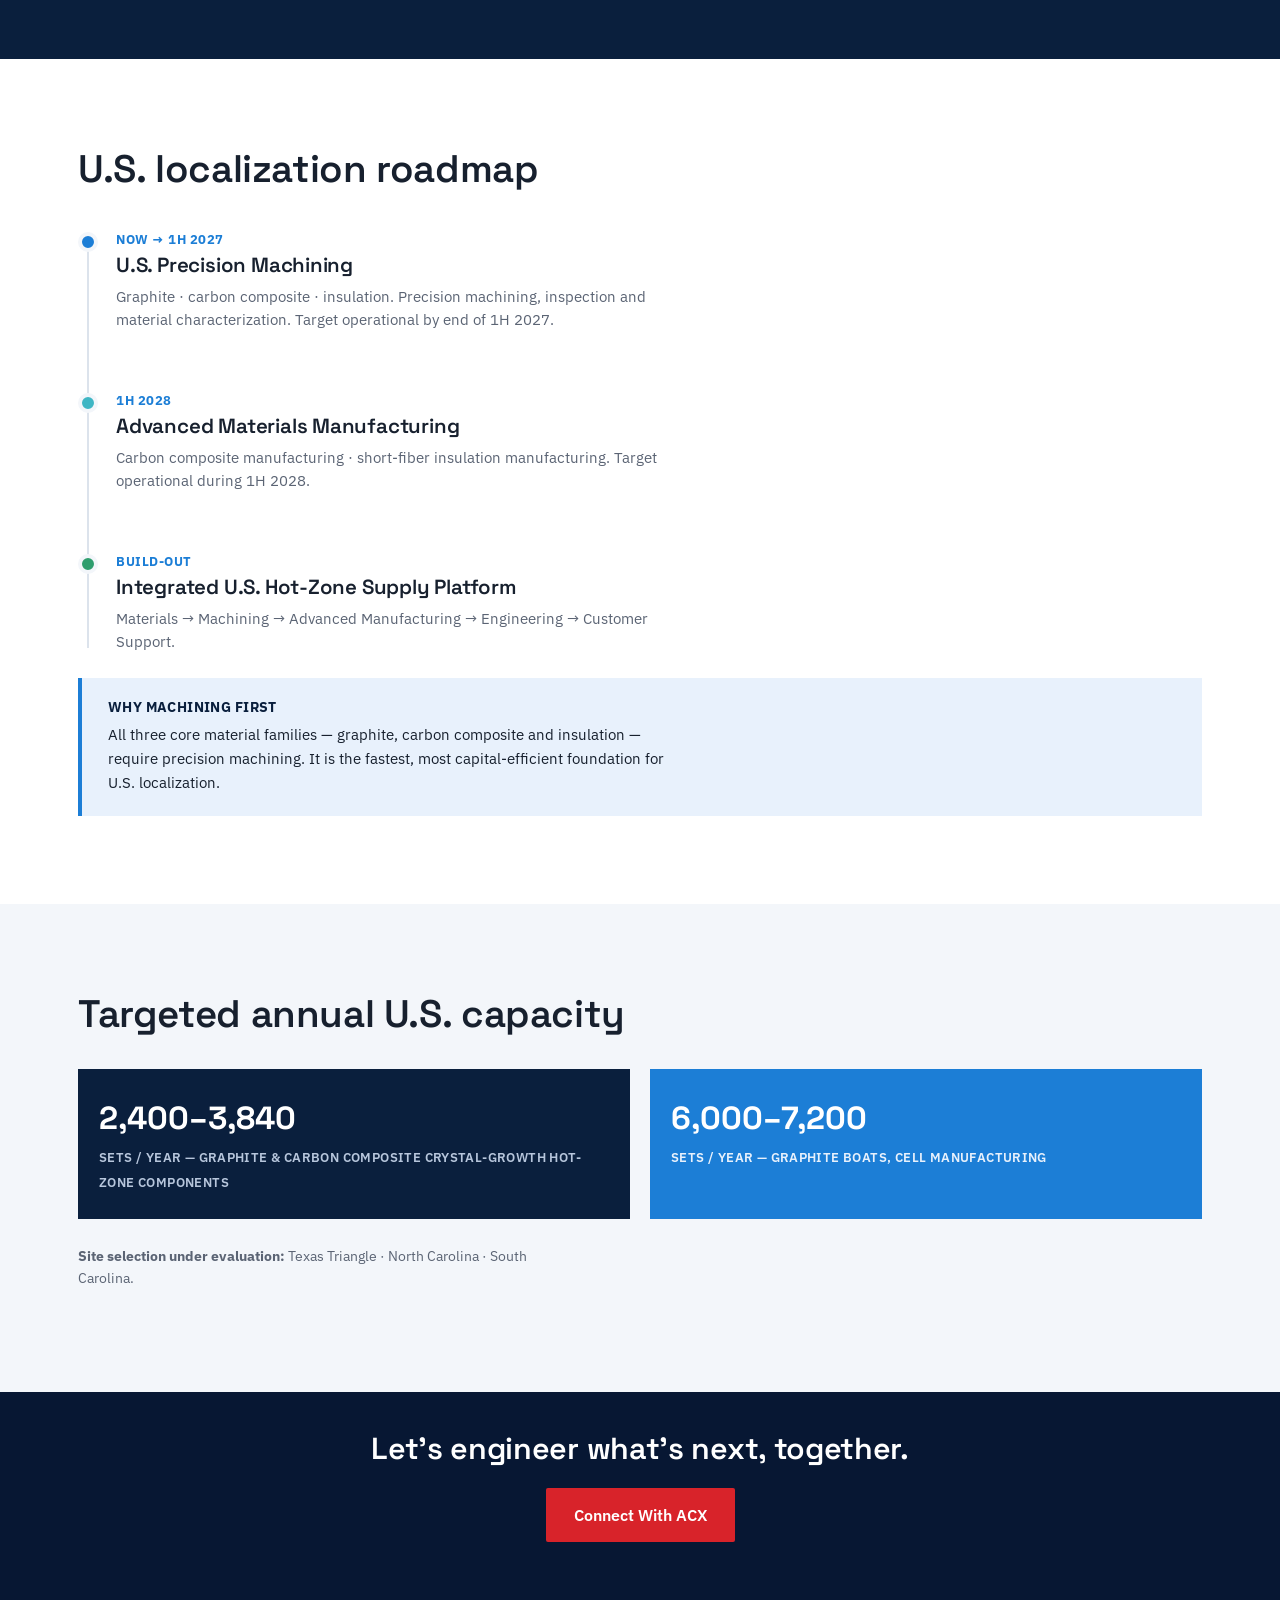
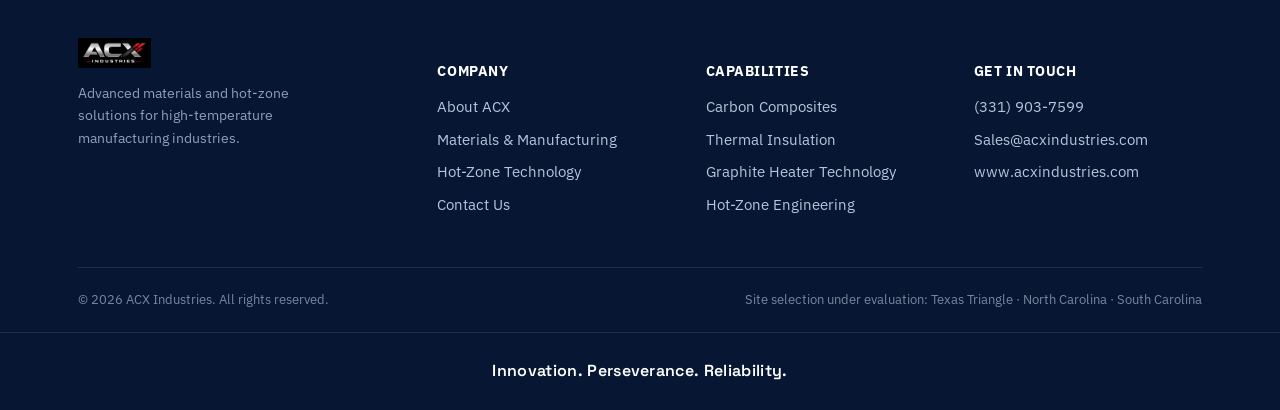
==== commit dc463199: "updated assets with original photos" ====
--- a/about.html
+++ b/about.html
@@ -47,13 +47,13 @@
       <p>Built on decades of experience in crystal growth, hot-zone engineering and advanced carbon materials, we combine materials expertise, component engineering and process understanding to create solutions that improve performance, reliability and operating value.</p>
       <p>We look beyond the individual part to understand how materials, geometry and process conditions interact within the complete hot zone — from thermal conductivity and expansion at the material level, through component geometry and heat-flow paths, to the temperature distribution and process conditions the hot zone experiences in service.</p>
     </div>
-    <img src="assets/img/thermal_sim.jpg" alt="Thermal simulation of a crystal-growth hot zone">
+    <img src="assets/img/thermal_sim_about.jpg" alt="Thermal simulation of a crystal-growth hot zone">
   </div>
 </section>
 
 <section class="section section--white" id="system">
   <div class="container split split--wide-right">
-    <img src="assets/img/hotzone_system.jpg" alt="Cutaway render of an engineered hot-zone system">
+    <img src="assets/img/hotzone_cutaway_small.jpg" alt="Cutaway render of an engineered hot-zone system">
     <div>
       <div class="kicker">Engineering the Hot Zone as a System</div>
       <h2>From material properties to process performance.</h2>
--- a/css/style.css
+++ b/css/style.css
@@ -295,29 +295,47 @@
 .data-table tbody tr:nth-child(even){background:var(--blue-pale);}
 .data-table td.hl{font-weight:700; color:var(--navy);}
 
-/* ---------- Bar chart (pure CSS) ---------- */
+/* ---------- Bar chart (pure CSS, with y-axis) ---------- */
 .chart{margin-top:30px;}
 .chart-legend{display:flex; gap:22px; margin-bottom:18px; font-size:.85rem; color:var(--slate);}
 .section--navy .chart-legend,.section--deep .chart-legend{color:#C4D2E6;}
 .chart-legend span{display:flex; align-items:center; gap:8px;}
 .chart-legend i{width:12px; height:12px; display:inline-block;}
+
+.chart-canvas{display:flex; gap:14px;}
+.chart-yaxis{
+  flex:none; width:58px; height:220px;
+  display:flex; flex-direction:column; justify-content:space-between;
+  text-align:right; font-size:.72rem; color:var(--slate); line-height:1;
+}
+.section--navy .chart-yaxis,.section--deep .chart-yaxis{color:#A9BAD3;}
+
+.chart-plot-wrap{flex:1; min-width:0; overflow-x:auto;}
 .chart-plot{
-  display:flex; align-items:flex-end; gap:22px; height:260px;
+  position:relative; height:220px; display:flex; align-items:flex-end; gap:18px;
   border-left:1px solid var(--line); border-bottom:1px solid var(--line);
-  padding:0 10px; overflow-x:auto;
-}
-.section--navy .chart-plot,.section--deep .chart-plot{border-color:rgba(255,255,255,.2);}
-.chart-group{display:flex; flex-direction:column; align-items:center; gap:8px; flex:1; min-width:64px;}
-.chart-bars{display:flex; align-items:flex-end; gap:5px; height:220px;}
-.chart-bar{width:16px; border-radius:1px 1px 0 0; position:relative;}
+  padding:0 12px; min-width:540px;
+  background-image:repeating-linear-gradient(to top, var(--line) 0, var(--line) 1px, transparent 1px, transparent calc(100%/9));
+}
+.section--navy .chart-plot,.section--deep .chart-plot{
+  border-color:rgba(255,255,255,.25);
+  background-image:repeating-linear-gradient(to top, rgba(255,255,255,.16) 0, rgba(255,255,255,.16) 1px, transparent 1px, transparent calc(100%/9));
+}
+.chart-group{
+  flex:1; min-width:46px; height:100%;
+  display:flex; align-items:flex-end; justify-content:center; gap:5px;
+}
+.chart-bar{width:18px; border-radius:1px 1px 0 0; position:relative;}
 .chart-bar.blue{background:var(--blue);}
 .chart-bar.gold{background:#E8A526;}
 .chart-bar .bar-value{
-  position:absolute; top:-20px; left:50%; transform:translateX(-50%);
-  font-size:.68rem; font-weight:600; color:var(--slate); white-space:nowrap;
+  position:absolute; top:-19px; left:50%; transform:translateX(-50%);
+  font-size:.66rem; font-weight:600; color:var(--slate); white-space:nowrap;
 }
 .section--navy .chart-bar .bar-value,.section--deep .chart-bar .bar-value{color:#DCE6F5;}
-.chart-group-label{font-size:.72rem; color:var(--slate); text-align:center; line-height:1.3;}
+
+.chart-labels-row{display:flex; gap:18px; padding:10px 12px 0; min-width:540px;}
+.chart-group-label{flex:1; min-width:46px; font-size:.7rem; color:var(--slate); text-align:center; line-height:1.3;}
 .section--navy .chart-group-label,.section--deep .chart-group-label{color:#B7C6DC;}
 
 .bending-chart{display:flex; align-items:flex-end; gap:26px; height:220px; margin-top:26px; padding-left:6px; border-left:1px solid var(--line); border-bottom:1px solid var(--line);}
